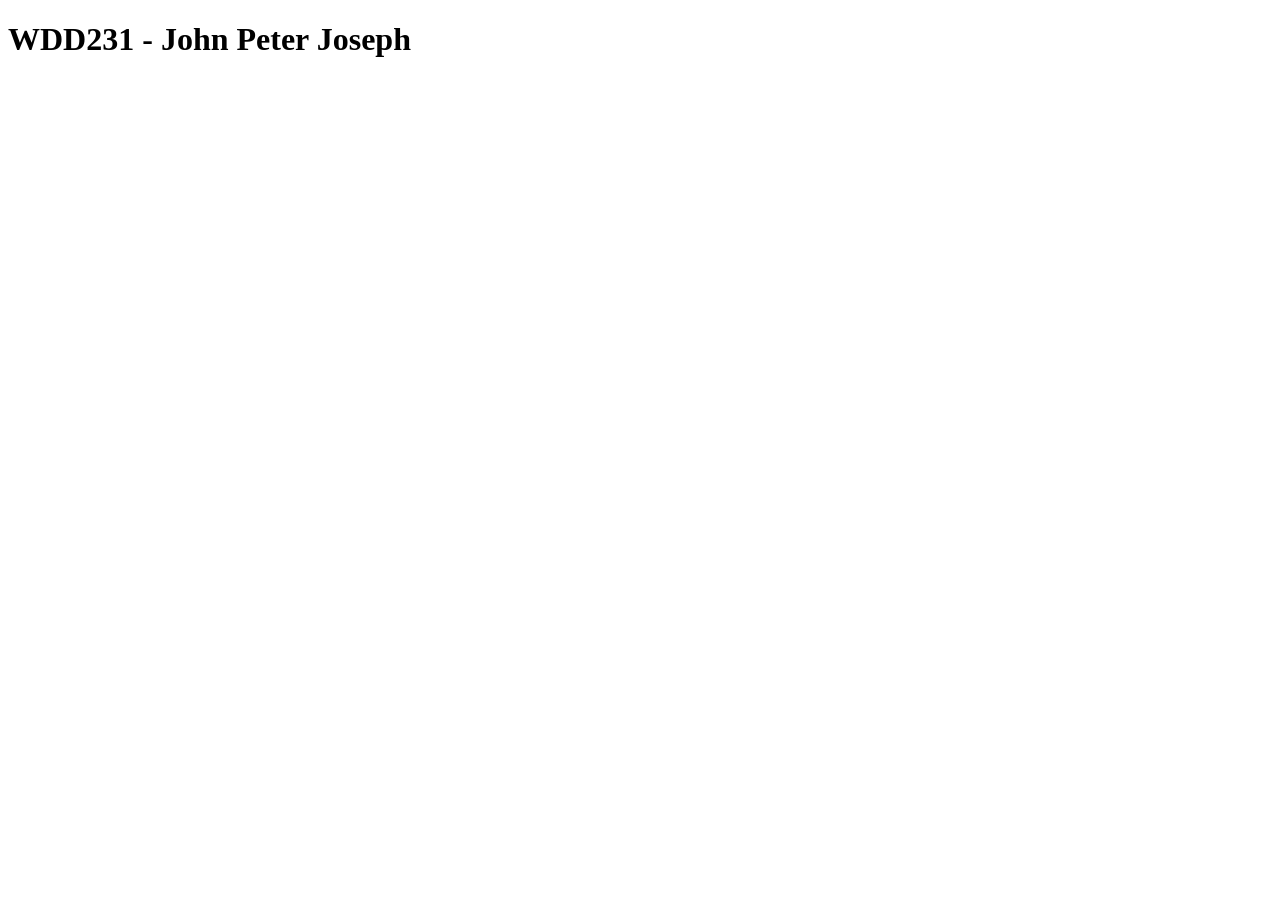
==== index.html @ acb4542b "initial commit" ====
<!DOCTYPE html>
<html lang="en">

<head>
    <meta charset="UTF-8">
    <meta name="viewport" content="width=device-width, initial-scale=1.0">
    <title>WDD231</title>
</head>

<body>
    <h1>WDD231 - John Peter Joseph</h1>

</body>

</html>
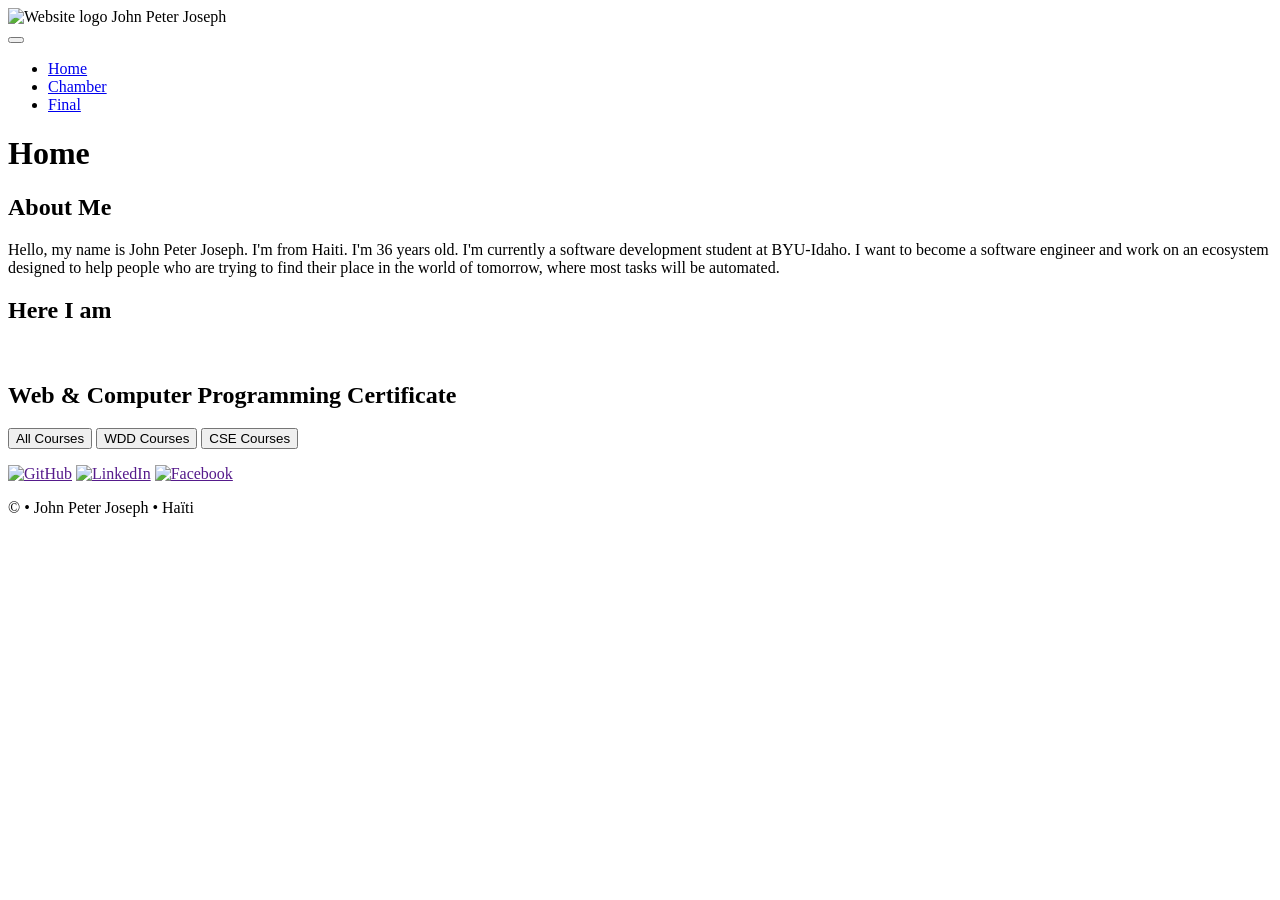
==== commit 6d3cf840: "initial commit: Course Home Page" ====
--- a/index.html
+++ b/index.html
@@ -4,12 +4,97 @@
 <head>
     <meta charset="UTF-8">
     <meta name="viewport" content="width=device-width, initial-scale=1.0">
-    <title>WDD231</title>
+    <title>WDD231 - Course Home Page</title>
+    <meta name="description" content="Course Home Page">
+    <meta name="author" content="John Peter Joseph">
+
+    <link rel="preconnect" href="https://fonts.googleapis.com">
+    <link rel="preconnect" href="https://fonts.gstatic.com" crossorigin>
+    <link href="https://fonts.googleapis.com/css2?family=Montserrat:ital,wght@0,100..900;1,100..900&display=swap"
+        rel="stylesheet">
+
+    <link rel="stylesheet" href="styles/larger.css">
+    <link rel="stylesheet" href="styles/small.css">
+    <link rel="stylesheet" href="styles/normalize.css">
+
+    <script src="scripts/course.js" defer></script>
+    <script src="scripts/dates.js" defer></script>
+    <script src="scripts/navigation.js" defer></script>
 </head>
 
 <body>
-    <h1>WDD231 - John Peter Joseph</h1>
 
+    <header>
+        <div class="">
+            <img src="" alt="Website logo">
+            <span class="name">John Peter Joseph</span>
+        </div>
+
+        <button id="menu" aria-label="Open navigation menu"></button>
+
+        <nav id="navigation">
+            <ul>
+                <li>
+                    <a class="active" href="index.html"> Home</a>
+                </li>
+                <li>
+                    <a href="chamber/index.html">Chamber</a>
+                </li>
+                <li>
+                    <a href="final/index.html">Final</a>
+                </li>
+            </ul>
+        </nav>
+    </header>
+
+    <main>
+        <h1>Home</h1>
+        <div class="home-grid">
+            <section class="card">
+                <h2>About Me</h2>
+                <p>
+                    Hello, my name is John Peter Joseph. I'm from Haiti. I'm 36 years old. I'm currently a software
+                    development student at
+                    BYU-Idaho. I want to become a software engineer and work on an ecosystem designed to help people who
+                    are trying to find
+                    their place in the world of tomorrow, where most tasks will be automated.
+                </p>
+
+            </section>
+            <section class="card">
+                <h2>Here I am</h2>
+
+                <img src="" alt="">
+            </section>
+
+            <section class="card certificate">
+
+                <h2>Web & Computer Programming Certificate</h2>
+
+                <div class="filter-buttons">
+                    <button id="allCourses">All Courses</button>
+                    <button id="wddCourses">WDD Courses</button>
+                    <button id="cse-Courses">CSE Courses</button>
+                </div>
+
+                <div id="courseContainer">
+                </div>
+
+                <p id="creditTotal"></p>
+            </section>
+        </div>
+    </main>
+
+    <footer>
+        <div class="social">
+            <a href="" target="_blank" rel="noopener"><img src="" alt="GitHub"></a>
+            <a href="" target="_blank" rel="noopener"><img src="" alt="LinkedIn"></a>
+            <a href="" target="_blank" rel="noopener"><img src="" alt="Facebook"></a>
+        </div>
+
+        <p>&#169; <span id="currentyear"></span> &bull; John Peter Joseph &bull; Haïti</p>
+        <p id="lastModified"></p>
+    </footer>
 </body>
 
 </html>
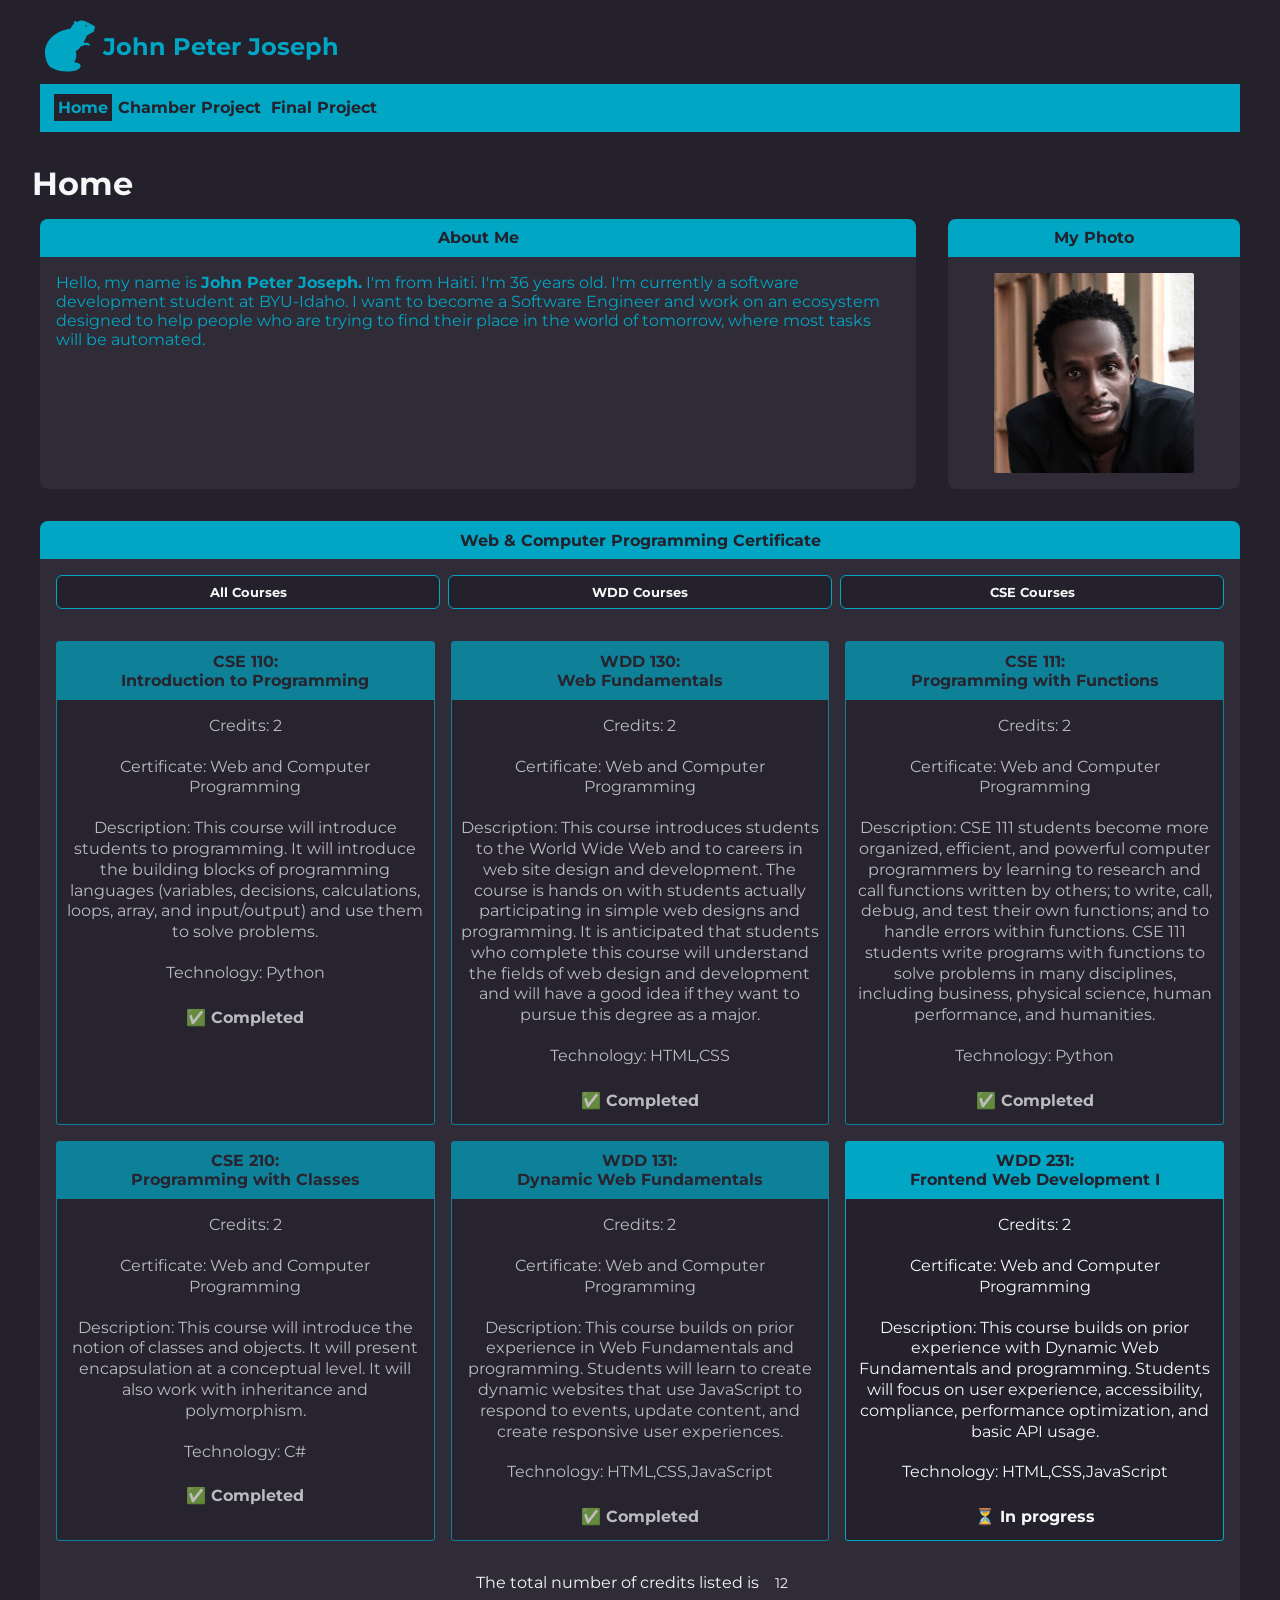
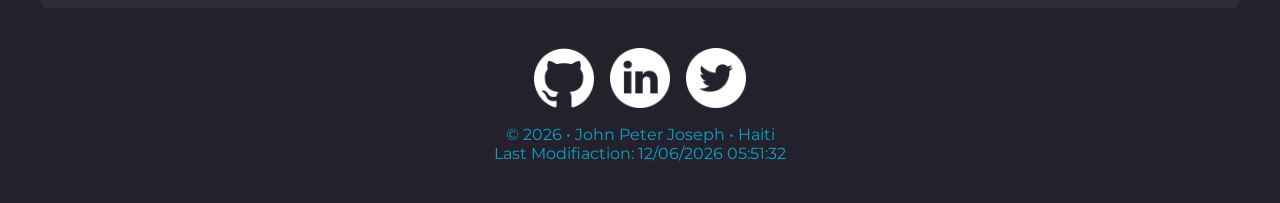
==== commit 6f893611: "Course Home Page --finalVersion" ====
--- a/index.html
+++ b/index.html
@@ -5,7 +5,8 @@
     <meta charset="UTF-8">
     <meta name="viewport" content="width=device-width, initial-scale=1.0">
     <title>WDD231 - Course Home Page</title>
-    <meta name="description" content="Course Home Page">
+    <meta name="description"
+        content="Course Home Page - an assignment based on the concepts covered in previous courses on Web Development.">
     <meta name="author" content="John Peter Joseph">
 
     <link rel="preconnect" href="https://fonts.googleapis.com">
@@ -13,11 +14,12 @@
     <link href="https://fonts.googleapis.com/css2?family=Montserrat:ital,wght@0,100..900;1,100..900&display=swap"
         rel="stylesheet">
 
+    <link rel="icon" href="favicon.ico">
+
+    <link rel="stylesheet" href="styles/small.css">
     <link rel="stylesheet" href="styles/larger.css">
-    <link rel="stylesheet" href="styles/small.css">
-    <link rel="stylesheet" href="styles/normalize.css">
 
-    <script src="scripts/course.js" defer></script>
+    <script src="scripts/courses.js" defer></script>
     <script src="scripts/dates.js" defer></script>
     <script src="scripts/navigation.js" defer></script>
 </head>
@@ -25,74 +27,67 @@
 <body>
 
     <header>
-        <div class="">
-            <img src="" alt="Website logo">
+        <div class="my-logo">
+            <img src="images/john-logo.svg" alt="Website logo">
             <span class="name">John Peter Joseph</span>
         </div>
 
-        <button id="menu" aria-label="Open navigation menu"></button>
+        <button id="hamburger" class="hamburger" aria-label="Open menu">☰</button>
 
-        <nav id="navigation">
+        <nav id="nav-bar" class="nav-bar">
             <ul>
-                <li>
-                    <a class="active" href="index.html"> Home</a>
-                </li>
-                <li>
-                    <a href="chamber/index.html">Chamber</a>
-                </li>
-                <li>
-                    <a href="final/index.html">Final</a>
-                </li>
+                <li><a class="active" href="index.html">Home</a></li>
+                <li><a href="#">Chamber Project</a></li>
+                <li><a href="#">Final Project</a></li>
             </ul>
         </nav>
     </header>
 
     <main>
         <h1>Home</h1>
-        <div class="home-grid">
+        <div class="hero">
             <section class="card">
                 <h2>About Me</h2>
                 <p>
-                    Hello, my name is John Peter Joseph. I'm from Haiti. I'm 36 years old. I'm currently a software
+                    Hello, my name is <strong>John Peter Joseph.</strong> I'm from Haiti. I'm 36 years old. I'm
+                    currently a software
                     development student at
-                    BYU-Idaho. I want to become a software engineer and work on an ecosystem designed to help people who
+                    BYU-Idaho. I want to become a Software Engineer and work on an ecosystem designed to help people who
                     are trying to find
                     their place in the world of tomorrow, where most tasks will be automated.
                 </p>
 
             </section>
             <section class="card">
-                <h2>Here I am</h2>
-
-                <img src="" alt="">
+                <h2>My Photo</h2>
+                <img src="images/john-profile.jpg" width="200" height="200" alt="John Peter Joseph profile">
             </section>
 
             <section class="card certificate">
-
                 <h2>Web & Computer Programming Certificate</h2>
 
                 <div class="filter-buttons">
-                    <button id="allCourses">All Courses</button>
-                    <button id="wddCourses">WDD Courses</button>
-                    <button id="cse-Courses">CSE Courses</button>
+                    <button id="all">All Courses</button>
+                    <button id="wdd">WDD Courses</button>
+                    <button id="cse">CSE Courses</button>
                 </div>
-
-                <div id="courseContainer">
-                </div>
-
-                <p id="creditTotal"></p>
+                <div id="card-container"></div>
+                <p>The total number of credits listed is<span id="creditTotal"></span></p>
             </section>
         </div>
     </main>
 
     <footer>
         <div class="social">
-            <a href="" target="_blank" rel="noopener"><img src="" alt="GitHub"></a>
-            <a href="" target="_blank" rel="noopener"><img src="" alt="LinkedIn"></a>
-            <a href="" target="_blank" rel="noopener"><img src="" alt="Facebook"></a>
+            <a href="https://github.com/johneter-io" target="_blank"><img src="images/icons/github.png"
+                    alt="GitHub Icon"></a>
+            <a href="https://www.linkedin.com/in/johnpeterjoseph/?locale=en-US" target="_blank"><img
+                    src="images/icons/linkedin.png" alt="LinkedIn Icon"></a>
+            <a href="https://x.com/thejohneter" target="_blank"><img src="images/icons/twitter.png"
+                    alt="Twitter Icon"></a>
         </div>
 
-        <p>&#169; <span id="currentyear"></span> &bull; John Peter Joseph &bull; Haïti</p>
+        <p>&#169; <span id="currentyear"></span> &bull; John Peter Joseph &bull; Haiti</p>
         <p id="lastModified"></p>
     </footer>
 </body>
--- a/styles/small.css
+++ b/styles/small.css
@@ -0,0 +1,247 @@
+* {
+    margin: 0;
+    padding: 0;
+    box-sizing: border-box;
+}
+
+:root {
+    --black-raisin: rgb(36, 33, 45);
+    --silver: rgb(247, 247, 247);
+    --caribbean-blue: rgb(0, 166, 195);
+    --charcoal: rgb(47, 44, 55);
+    --slategray: rgb(153, 153, 153);
+    --font-main: "Montserrat", sans-serif;
+    --max-width: 1200px;
+}
+
+body {
+    font-family: var(--font-main);
+    color: var(--silver);
+    background-color: var(--black-raisin);
+    height: auto;
+    text-align: justify;
+    margin: 1rem;
+}
+
+html {
+    font-size: 16px;
+    min-height: 40vh;
+    scroll-behavior: smooth;
+}
+
+/* ======================================================= HEADER =======================================================  */
+header {
+    max-width: var(--max-width);
+    width: 100%;
+    margin: 0 auto;
+}
+
+/* ======================================================= MAIN =======================================================  */
+main {
+    max-width: 100%;
+    padding: 1rem 0;
+}
+
+.my-logo {
+    display: flex;
+    flex-direction: row;
+    align-items: center;
+    gap: 0.2rem;
+    margin-bottom: 0.5rem;
+    font-size: 1.5rem;
+    color: var(--caribbean-blue);
+    font-weight: 700;
+}
+
+.my-logo img {
+    height: 60px;
+}
+
+@media (min-width: 700px) {
+    .hamburger {
+        display: none;
+    }
+}
+
+h1 {
+    padding: 1rem;
+}
+
+ul {
+    display: flex;
+    flex-direction: row;
+    list-style: none;
+    gap: 0.1rem;
+    background-color: var(--caribbean-blue);
+    padding: 0.9rem;
+}
+
+ul li a {
+    text-decoration: none;
+    color: var(--black-raisin);
+    font-weight: 700;
+    padding: 0.25rem;
+}
+
+ul li a:hover {
+    color: var(--silver);
+    background-color: var(--black-raisin);
+    border-radius: 8px;
+}
+
+ul li a.active {
+    background-color: var(--black-raisin);
+    color: var(--caribbean-blue);
+}
+
+ul li a.active:hover {
+    background-color: var(--black-raisin);
+    color: var(--caribbean-blue);
+}
+
+.hero {
+    display: grid;
+    grid-template-columns: 3fr 1fr;
+    max-width: var(--max-width);
+    width: 100%;
+    margin: 0 auto;
+    gap: 2rem;
+}
+
+/* --- CARDS (About Me / Photo) --- */
+.card {
+    display: flex;
+    flex-direction: column;
+    background-color: var(--charcoal);
+    border-radius: 8px;
+    overflow: hidden;
+}
+
+.card h2 {
+    background-color: var(--caribbean-blue);
+    color: var(--black-raisin);
+    text-align: center;
+    padding: 0.6rem;
+    font-size: 1rem;
+}
+
+.card p {
+    padding: 1rem;
+    text-align: left;
+    color: var(--caribbean-blue);
+}
+
+.card img {
+    display: block;
+    margin: 1rem auto;
+    border-radius: 2px;
+}
+
+/* --- CERTIFICATE SECTION (spans both columns) --- */
+#card-container {
+    display: grid;
+    grid-template-columns: repeat(3, 1fr);
+    gap: 1rem;
+    padding: 1rem;
+}
+
+#card-container figure {
+    background-color: var(--black-raisin);
+    border: 1px solid var(--caribbean-blue);
+    border-radius: 3px;
+    margin: 0;
+    color: var(--silver);
+    line-height: 1.3;
+    transition: transform 0.2s ease, box-shadow 0.2s ease;
+}
+
+#card-container figure:hover {
+    transform: translateY(-4px);
+    box-shadow: 0 6px 14px var(--slategray);
+}
+
+#card-container figure p {
+    margin: 0.25rem 0;
+    padding: 0.5rem;
+}
+
+#card-container figure h2 {
+    line-height: 1.2;
+    margin: 0 0 0.5rem 0;
+}
+
+#card-container figure .status {
+    font-weight: 700;
+    margin-top: 0.5rem;
+}
+
+#card-container figure.completed-course {
+    border-color: var(--caribbean-blue);
+    opacity: 0.7;
+}
+
+.certificate {
+    grid-column: 1 / -1;
+}
+
+.certificate p {
+    text-align: center;
+    color: var(--silver);
+    font-weight: 400;
+}
+
+.filter-buttons {
+    display: grid;
+    grid-template-columns: repeat(3, 1fr);
+    gap: 0.5rem;
+    padding: 1rem;
+}
+
+.filter-buttons button {
+    flex: 1;
+    background-color: var(--black-raisin);
+    color: var(--silver);
+    border: 1px solid var(--caribbean-blue);
+    border-radius: 6px;
+    padding: 0.5rem;
+    cursor: pointer;
+    font-weight: 700;
+    font-family: var(--font-main);
+}
+
+.filter-buttons button:hover,
+.filter-buttons button.active {
+    background-color: var(--caribbean-blue);
+    color: var(--black-raisin);
+}
+
+#creditTotal {
+    text-align: center;
+    padding: 1rem;
+    font-size: 0.9rem;
+}
+
+/* ======================================================= FOOTER ======================================================= */
+footer {
+    max-width: var(--max-width);
+    margin: 0 auto;
+    text-align: center;
+    padding: 1.5rem 0;
+}
+
+.social {
+    display: flex;
+    justify-content: center;
+    gap: 1rem;
+    margin-bottom: 0.8rem;
+}
+
+.social img {
+    height: 60px;
+    filter: invert(1);
+}
+
+footer p {
+    font-size: 1rem;
+    color: var(--caribbean-blue);
+}
--- a/styles/larger.css
+++ b/styles/larger.css
@@ -0,0 +1,114 @@
+@media (max-width: 700px) {
+    .hamburger {
+        display: none;
+        background: none;
+        border: none;
+        color: var(--caribbean-blue);
+        font-size: 1.8rem;
+        cursor: pointer;
+        padding: 0.3rem 0.7rem;
+    }
+
+    /* --- HEADER / NAV --- */
+    header {
+        display: flex;
+        justify-content: space-between;
+        align-items: center;
+        flex-wrap: wrap;
+        padding: 0.5rem;
+    }
+
+    .my-logo {
+        margin-bottom: 0;
+    }
+
+    .my-logo img {
+        height: 40px;
+    }
+
+    .my-logo {
+        font-size: 1rem;
+    }
+
+    .hamburger {
+        display: block;
+    }
+
+    #nav-bar {
+        display: none;
+        width: 100%;
+        order: 3;
+    }
+
+    #nav-bar.open {
+        display: block;
+    }
+
+    #nav-bar ul {
+        flex-direction: column;
+        gap: 0.4rem;
+        padding: 0.7rem;
+    }
+
+    #nav-bar ul li a {
+        background-color: transparent;
+        color: var(--black-raisin);
+        text-decoration: none;
+        border-bottom: 2px solid transparent;
+        padding: 0.5rem 0.25rem;
+        display: inline-block;
+    }
+
+    #nav-bar ul li a:hover,
+    #nav-bar ul li a.active {
+        background-color: transparent;
+        color: var(--black-raisin);
+        border-bottom: 2px solid var(--silver);
+    }
+
+    /* --- HERO / CARDS --- */
+    .hero {
+        grid-template-columns: 1fr;
+        gap: 1rem;
+    }
+
+    .card img {
+        width: 150px;
+        height: 150px;
+    }
+
+    /* --- COURSE CARDS --- */
+    #card-container {
+        grid-template-columns: 1fr;
+        padding: 0.5rem;
+        gap: 0.75rem;
+    }
+
+    .filter-buttons {
+        grid-template-columns: 1fr;
+        gap: 0.4rem;
+        padding: 0.5rem;
+    }
+
+    #creditTotal {
+        font-size: 0.85rem;
+        padding: 0.5rem;
+    }
+
+    /* ======================================================= FOOTER ======================================================= */
+    footer {
+        padding: 1rem 0;
+    }
+
+    .social {
+        gap: 0.75rem;
+    }
+
+    .social img {
+        height: 45px;
+    }
+
+    footer p {
+        font-size: 0.85rem;
+    }
+}
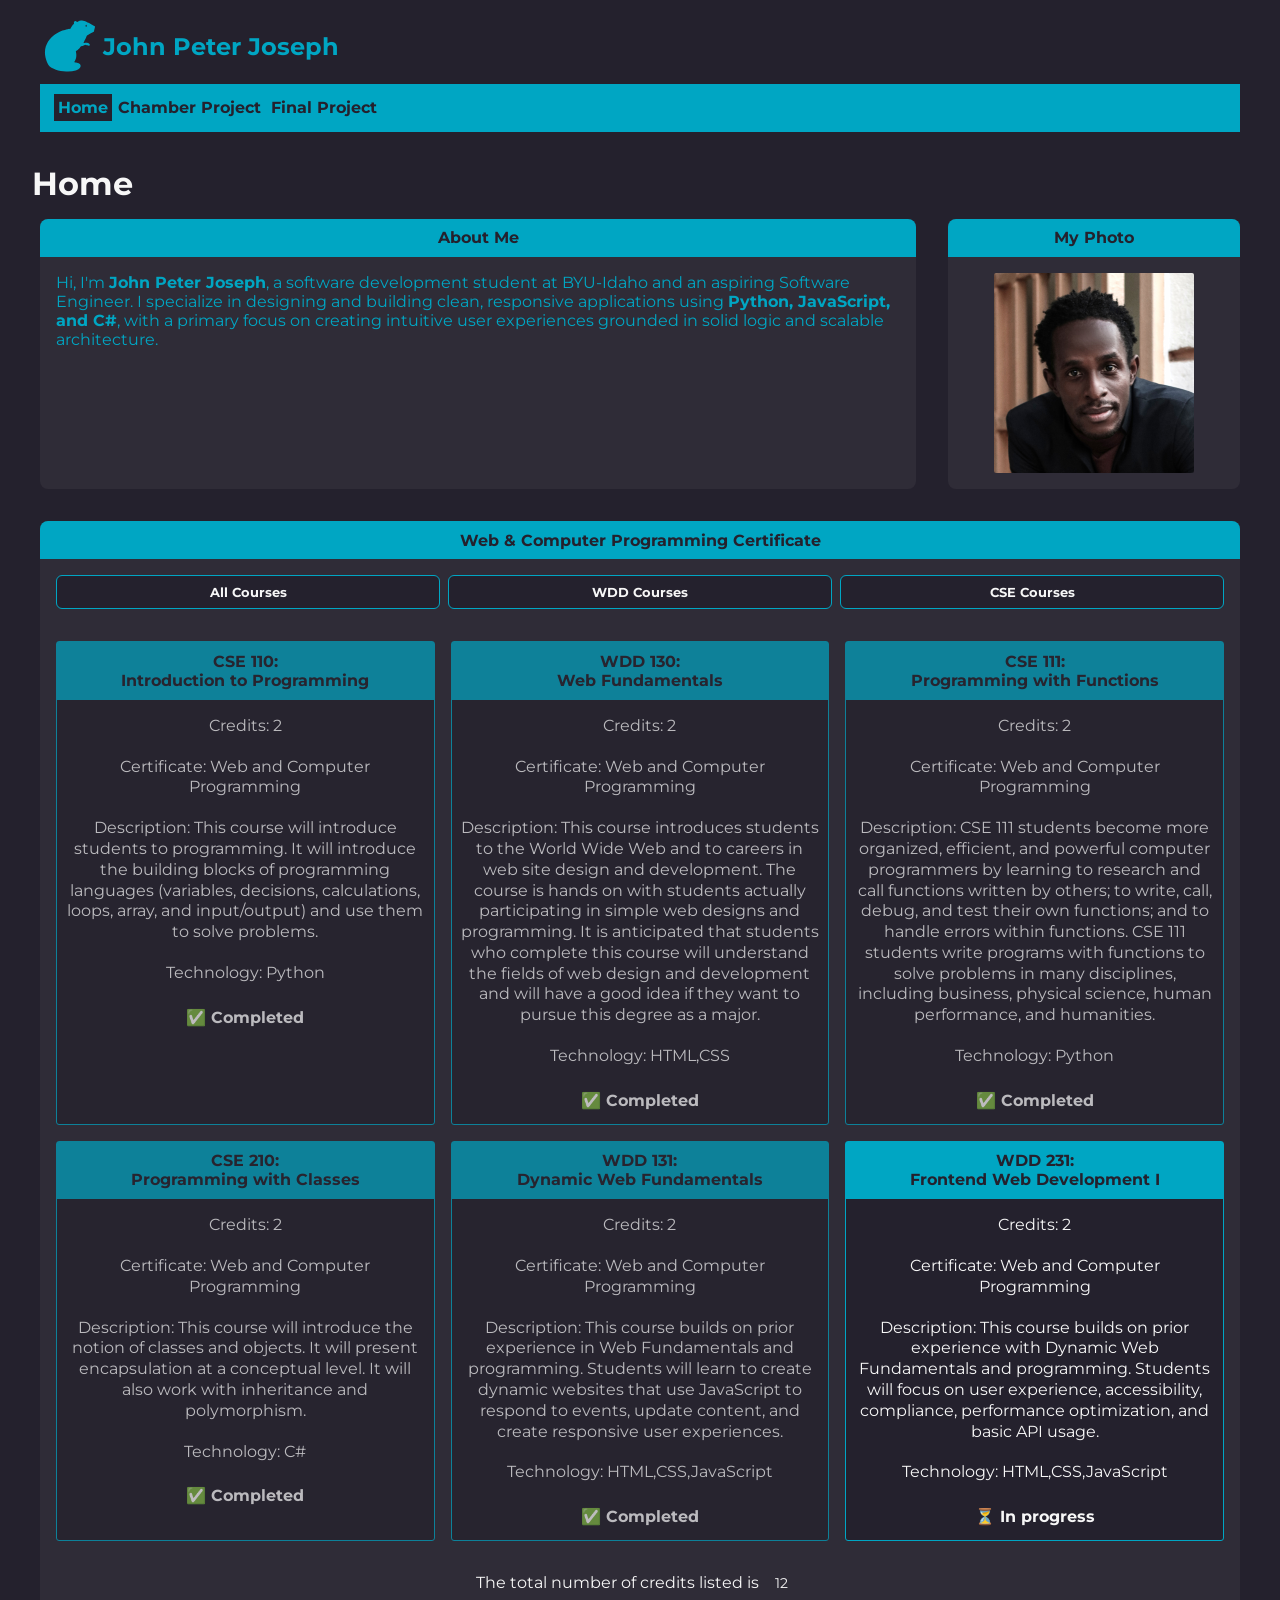
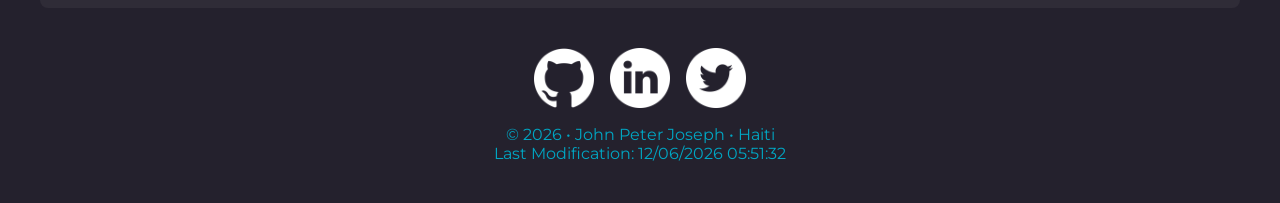
==== commit 681c5f41: "feat(home): link navigation tabs to chamber and final projects" ====
--- a/index.html
+++ b/index.html
@@ -1,5 +1,5 @@
 <!DOCTYPE html>
-<html lang="en">
+<html lang="en" dir="ltr">
 
 <head>
     <meta charset="UTF-8">
@@ -22,6 +22,7 @@
     <script src="scripts/courses.js" defer></script>
     <script src="scripts/dates.js" defer></script>
     <script src="scripts/navigation.js" defer></script>
+
 </head>
 
 <body>
@@ -37,8 +38,8 @@
         <nav id="nav-bar" class="nav-bar">
             <ul>
                 <li><a class="active" href="index.html">Home</a></li>
-                <li><a href="#">Chamber Project</a></li>
-                <li><a href="#">Final Project</a></li>
+                <li><a href="chamber/index.html" target="_blank" rel="noopener">Chamber Project</a></li>
+                <li><a href="finalproject/index.html" target="_blank" rel="noopener">Final Project</a></li>
             </ul>
         </nav>
     </header>
@@ -49,12 +50,13 @@
             <section class="card">
                 <h2>About Me</h2>
                 <p>
-                    Hello, my name is <strong>John Peter Joseph.</strong> I'm from Haiti. I'm 36 years old. I'm
-                    currently a software
-                    development student at
-                    BYU-Idaho. I want to become a Software Engineer and work on an ecosystem designed to help people who
-                    are trying to find
-                    their place in the world of tomorrow, where most tasks will be automated.
+                    Hi, I'm <strong>John Peter Joseph</strong>, a software development student at BYU-Idaho and an
+                    aspiring Software
+                    Engineer. I specialize
+                    in designing and building clean, responsive applications using <strong>Python, JavaScript, and
+                        C#</strong>, with a
+                    primary focus on
+                    creating intuitive user experiences grounded in solid logic and scalable architecture.
                 </p>
 
             </section>
@@ -79,11 +81,11 @@
 
     <footer>
         <div class="social">
-            <a href="https://github.com/johneter-io" target="_blank"><img src="images/icons/github.png"
+            <a href="https://github.com/johneter-io" target="_blank" rel="noopener"><img src="images/icons/github.png"
                     alt="GitHub Icon"></a>
             <a href="https://www.linkedin.com/in/johnpeterjoseph/?locale=en-US" target="_blank"><img
-                    src="images/icons/linkedin.png" alt="LinkedIn Icon"></a>
-            <a href="https://x.com/thejohneter" target="_blank"><img src="images/icons/twitter.png"
+                    src="images/icons/linkedin.png" alt="LinkedIn Icon" rel="noopener"></a>
+            <a href="https://x.com/thejohneter" target="_blank" rel="noopener"><img src="images/icons/twitter.png"
                     alt="Twitter Icon"></a>
         </div>
 
